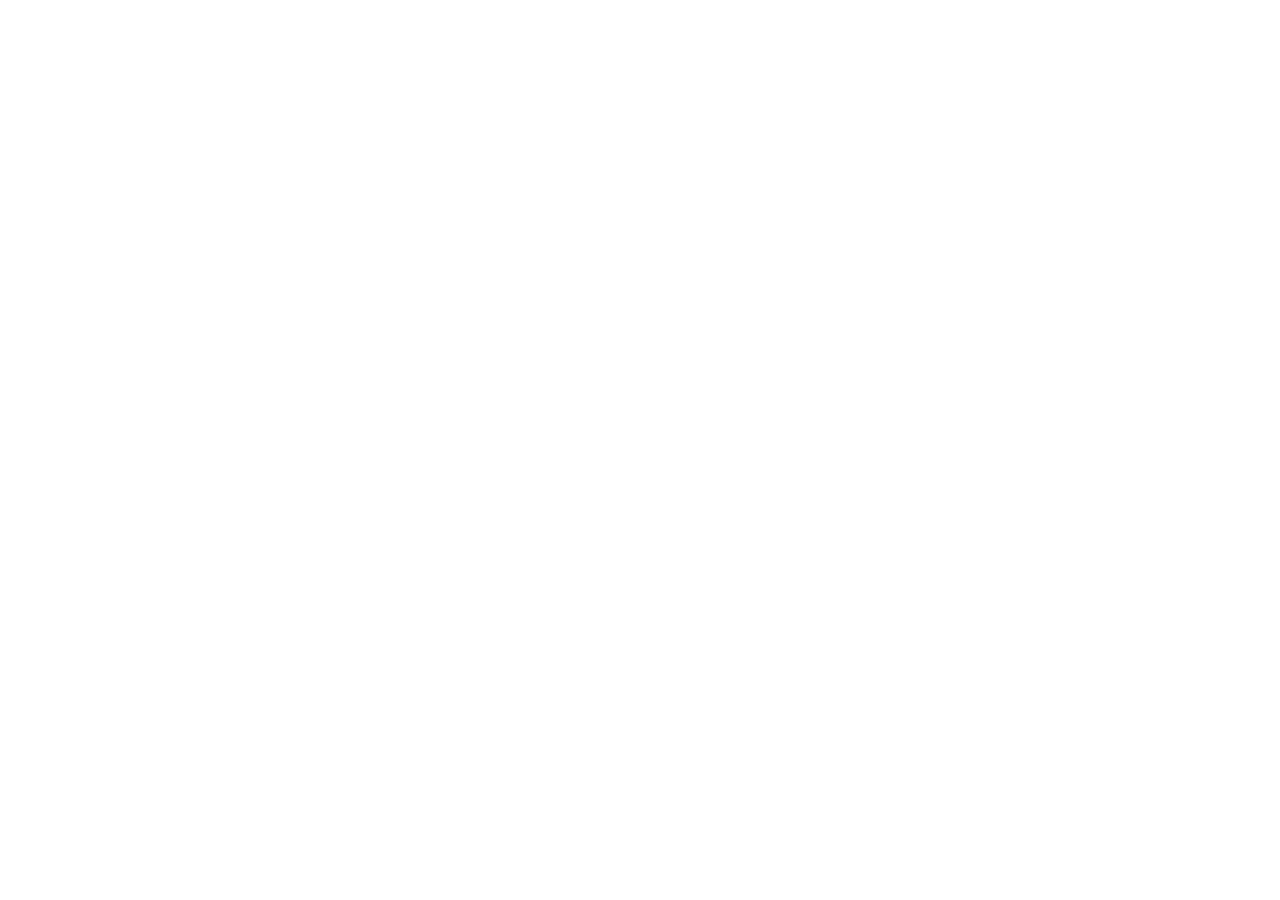
==== experiment/simulation/index.html @ 983cc4af "Initial commit" ====
<!DOCTYPE html>
<html>
<head>
	<!-- Add CSS at the head of HTML file -->
    <link rel="stylesheet" href="./css/main.css">
</head>
<body>
		<!-- Your code goes here-->

	<!-- Add JS at the bottom of HTML file --> 
        <script src="./js/main.js"></script>
</body>
</html>
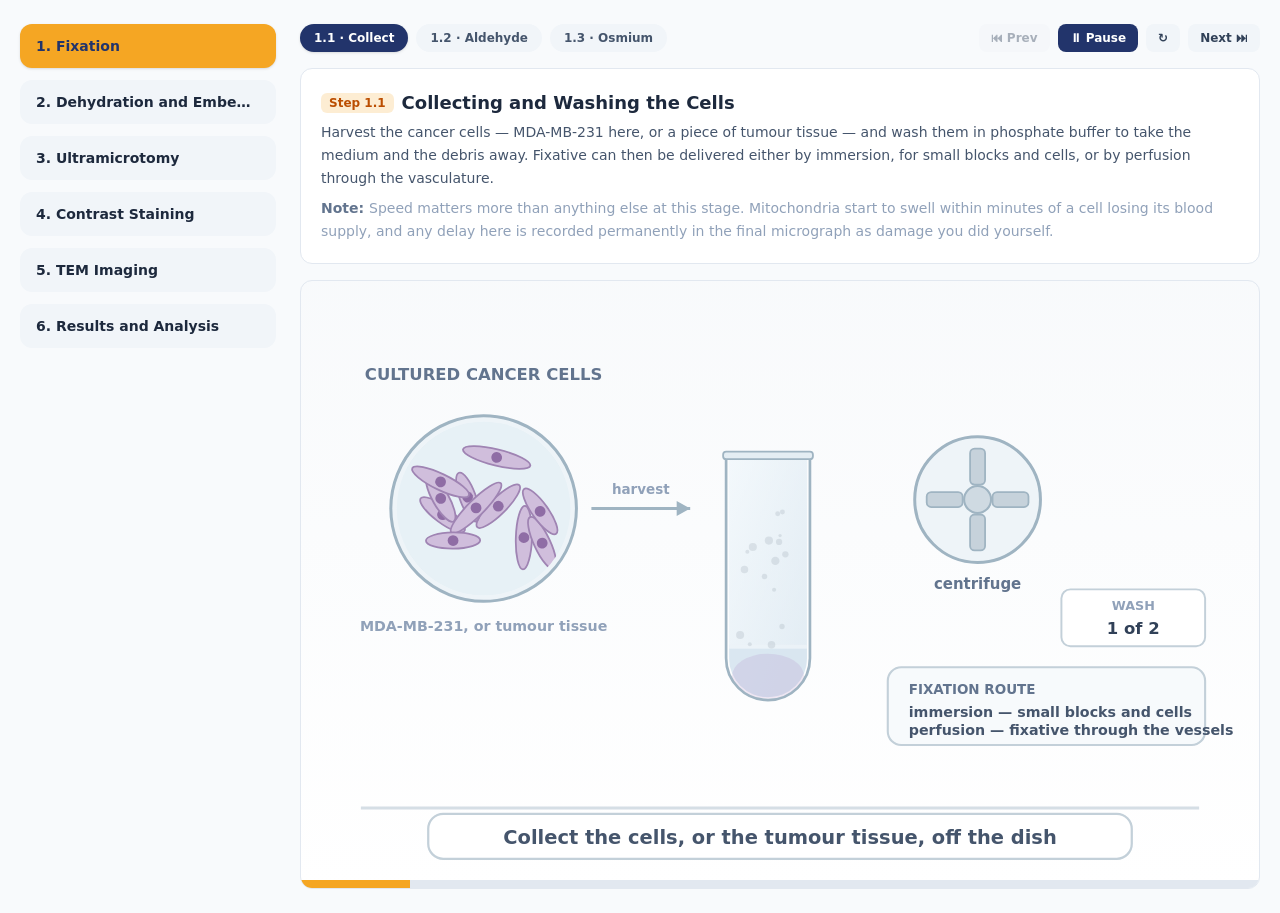
==== commit feea6fef: "first deploy" ====
--- a/experiment/simulation/index.html
+++ b/experiment/simulation/index.html
@@ -1,13 +1,13 @@
-<!DOCTYPE html>
-<html>
-<head>
-	<!-- Add CSS at the head of HTML file -->
-    <link rel="stylesheet" href="./css/main.css">
-</head>
-<body>
-		<!-- Your code goes here-->
+<!doctype html>
+<html lang="en">
+  <head>
+    <meta charset="UTF-8" />
+    <meta name="viewport" content="width=device-width, initial-scale=1.0" />
 
-	<!-- Add JS at the bottom of HTML file --> 
-        <script src="./js/main.js"></script>
-</body>
+    <link rel="stylesheet" href="./css/main.css" />
+  </head>
+  <body>
+    <div id="root"></div>
+    <script type="module" src="./js/main.js"></script>
+  </body>
 </html>
